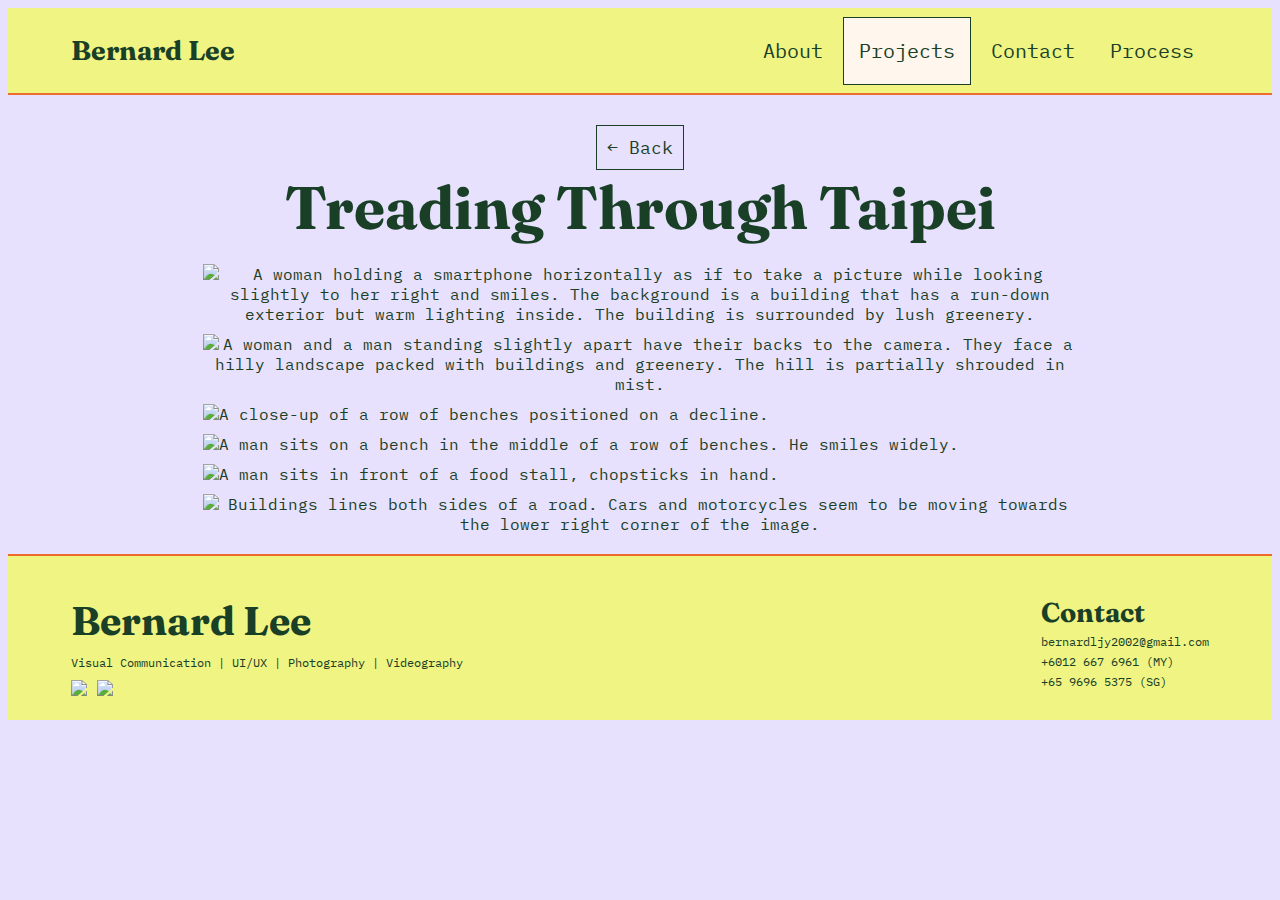
==== projects-photo-taiwan.htm @ 3cc68177 "Adding HTML, CSS and assets" ====
<!DOCTYPE html>
<html>
    <title>
        Treading Through Taipei
    </title>
    
    <head>
        <link rel="preconnect" href="https://fonts.googleapis.com">
        <link rel="preconnect" href="https://fonts.gstatic.com" crossorigin>
        <link href="https://fonts.googleapis.com/css2?family=Fraunces:ital,opsz,wght@0,9..144,100..900;1,9..144,100..900&family=IBM+Plex+Mono:ital,wght@0,100;0,200;0,300;0,400;0,500;0,600;0,700;1,100;1,200;1,300;1,400;1,500;1,600;1,700&display=swap" rel="stylesheet">
        <link rel="stylesheet" href="style.css">
        <link rel="stylesheet" href="style-projects.css">
        <style>
            body {background-color: #E8E1fd;
            text-align: center;}
        </style>
    </head>

    <header>
        <a href="index.htm">
            <h3>Bernard Lee</h3>
        </a>
        <nav class="navigation">
            <a href="about.htm">
                About
            </a>
            <a class="active">
                Projects
            </a>
            <a href="contact.htm">
                Contact
            </a>
            <a href="process.htm">
                Process
            </a>
        </nav>
    </header>

    <body>
        <button class="back-button" onclick="history.back()">&larr; Back</button>
        <h1>Treading Through Taipei</h1>
        <br>
        <main>
            <section class="photos-content">
                <img src="Assets/Taiwan Photos/Taiwan Photo 1.jpg" 
                alt="A woman holding a smartphone horizontally as if to take a picture while looking slightly to her right and smiles. The background is a building that
                has a run-down exterior but warm lighting inside. The building is surrounded by lush greenery.">
                <img src="Assets/Taiwan Photos/Taiwan Photo 2.jpg" 
                alt="A woman and a man standing slightly apart have their backs to the camera. They face a hilly landscape packed with buildings and greenery. The hill
                is partially shrouded in mist.">
                <img src="Assets/Taiwan Photos/Taiwan Photo 3.jpg"
                alt="A close-up of a row of benches positioned on a decline.">
                <img src="Assets/Taiwan Photos/Taiwan Photo 4.jpg"
                alt="A man sits on a bench in the middle of a row of benches. He smiles widely.">
                <img src="Assets/Taiwan Photos/Taiwan Photo 5.jpg"
                alt="A man sits in front of a food stall, chopsticks in hand.">
                <img src="Assets/Taiwan Photos/Taiwan Photo 6.jpg"
                alt="Buildings lines both sides of a road. Cars and motorcycles seem to be moving towards the lower right corner of the image.">
            </section>
        </main>
    </body>

    <footer>
        <div id="footer-left">
            <h2>Bernard Lee</h2>
            <h6>Visual Communication | UI/UX | Photography | Videography</h6>
            <div id="socials-link">
                <a href="https://www.linkedin.com/in/bernardljy" target="_blank"><img src="Assets/LinkedIn Icon.png"></a>
                <a href="https://www.instagram.com/bernard.ljy/" target="_blank"><img src="Assets/Instagram Icon.png"></a>
            </div>
        </div>
        <div id="footer-right">
            <h3>Contact</h2>
            <h6><a href="mailto:bernardljy2002@gmail.com">bernardljy2002@gmail.com</a>
            <h6>+6012 667 6961 (MY)</h6>
            <h6>+65 9696 5375 (SG)</h6>
        </div>
    </footer>
</html>
---- style.css ----
header {
    border-bottom: 2px solid #ED6B2D;
    padding: 0 5%;
    display: flex;
    justify-content: space-between;
    margin-bottom: 30px;
    background-color: #EFF483;
    align-items: center;
    height: 85px;
}

body { 
    font-family: "IBM Plex Mono", serif;
    color: #194027;
    background-color: #EFF483;
}

h1, h2, h3 {
    font-family: "Fraunces", sans-serif;
    margin:0;
}

h4, h5, h6 {
    font-family: "IBM Plex Mono", serif;
    font-weight: 400;
    margin:0;
}

h1 {
    font-size: 60px;
}

h2 {
    font-size: 40px;
}

h3 {
    font-size: 27px;
}

h4 {
    font-size: 27px;
}  

h5 {
    font-size: 18px;
}

h6 {
    font-size: 12px;
}

#intro > h5 > a:hover {
    background-color: #194027;
    color:#EFF483;
    font-style: italic;
}

a {
    text-decoration: none;
    color:inherit;
}

nav {
    font-family: "IBM Plex Mono", serif;
    display: flex;
    height: 80%;
    gap: 5px;
}

nav a {
    display:flex;
    color:#194027;
    font-size: 20px;
    justify-content: center;
    align-items: center;
    padding: 1em 15px;
}

nav a:hover, nav a.active{
    border: 1px solid #194027;
    background-color: #FFF6ED;
}

#landing-banner {
    text-align: center;
    line-height: 50%;
    margin: 0 auto 30px;
    position: relative;
    display: flex;
    flex-direction: column;
    gap: 20px;
    padding: 40px 0;
}

#intro {
    text-align: center;
    display: flex;
    flex-direction: column;
    margin: 0 20%;
    align-items: center;
    gap: 30px;
}

#intro h2 {
    margin:0;
}

#intro button {
    padding:0px;
    color:#194027;
    background-color: transparent;
    border: none;
    margin:0px;
    display: flex;
    flex-direction: row;
    gap:10px;
}

#intro button:hover :first-child {
    cursor: pointer;
    color:#194027;
    text-decoration: underline;
    font-style:italic;
}

#intro button:hover .arrow {
    transform: rotate(-45deg);
    transition: transform 0.5s;
    cursor: pointer;
}

#highlight-section {
    display:flex;
    flex-direction: column;
    gap: 20px;
    margin-bottom: 30px;
    align-items: center;
}

.card-link-container {
    width: 872px;
    height: 225px;
    position: relative;
}

.card {
    position: absolute;
    width: 100%;
    height: 100%;
    transition: 0.3s;
    background-color: transparent;
    margin: auto;
    border: 1px solid #194027;
    display: flex;
    flex-direction: row;
    color:#194027;
    justify-content: space-between;
    align-items: center;
}

.card:hover {
    box-shadow: 5px 5px #194027;
    transform: translate(-5px,-5px);
    cursor: pointer;
    background-color: #fff6ed;
}

.card-container {
    display: flex;
    flex-direction: column;
    align-items: flex-start;
    width: 50%;
    text-wrap: wrap;
    text-align: left;
    justify-content: space-between;
    gap: 15px;
    margin-left:25px;
}

.card-container h4 {
    font-family: "IBM Plex Mono", serif;
    color: #194027;
    font-size: 40px;
    line-height:0;
    margin: 50px 0;
    font-weight: 500;
}

.card-container p {
    font-size: 18px;
    margin-top:-15px;
}

.card-container .tag-container {
    display: flex;
    flex-direction: row;
    gap:10px;
}

.card-container .tag {
    color: #194027;
    background-color: #FFF6ED;
    padding: 4px 10px;
    border: 1px solid #194027;
    border-radius: 100px;
    margin: -35px 0 5px 0;
    font-size:12px;
    height:fit-content;
    font-family: "IBM Plex Mono", serif;
}

#home-contact {
    padding: 20px 10%;
    color:#194027;
}

#contact-form {
    margin:auto;
    width: 500px;
    padding: 30px;
    border-radius:8px;
    background-color:#e1dbf8; 
    border: 1px solid #194027;
}

#contact-form h3 {
    font-weight: 400;
    margin-bottom: 20px;
}

input[type=text] {
    width: 100%;
    padding: 12px 10px;
    margin: 5px 0 20px;
    display: inline-block;
    border: 1px solid #194027;
    box-sizing: border-box;
}
  
input[type=submit] {
    width: 100%;
    background-color: #e1dbf8;
    color: #3A2786;
    padding: 14px 20px;
    margin-top:10px;
    border: 1px solid #3A2786;
    border-radius: 50px;
    cursor: pointer;
}
  
input[type=submit]:hover {
    color:#e1dbf8;
    background-color: #3A2786;
}

label {
    font-family: "IBM Plex Mono", serif;
}

footer {
    background-color: #EFF483;
    border-top: 2px solid #ED6B2D;
    padding: 40px 0 20px;
    display:flex;
    flex-direction: row;
    justify-content: space-between;
    margin-top:20px;
}

footer h6 {
    color:#194027;
}

#footer-left {
    display: flex;
    flex-direction: column;
    align-items: flex-start;
    margin-left:5%;
    gap:10px;
}

#footer-right {
    display: flex;
    flex-direction: column;
    align-items: flex-start;
    margin-right:5%;
    gap:5px;
}

#embedded-map {
    margin: 20px;
}

#embedded-map iframe {
    display: block;
    margin: auto;
}
---- style-projects.css ----
#projects-banner {
    display: flex;
    flex-direction: column;
    align-items: flex-start;
    background-color:#194027;
    padding: 30px 10%;
    color: #EFF483;
    gap: 15px;
}

#projects-content {
    display: flex;
    justify-content: space-between;
    column-gap: 40px;
    row-gap:10px;
    color: #E8E1fd;
    width:100%;
    flex-wrap: wrap;
    border-left: 4px solid #E8E1fd;
    padding-left: 10px;
}

#projects-content h3 {
    font-weight: 400;
}

#projects-content h3:hover {
    font-style: italic;
    text-decoration: underline;
}

.projects-section {
    display:flex;
    flex-direction: column;
    gap: 20px;
    margin: 30px 10%;
    align-items: center;
}

.projects-card-link-container {
    width: 872px;
    height: 225px;
    position: relative;
}

button.back-button {
    font-family: "IBM Plex Mono", serif;
    font-weight: 400;
    font-size: 18px;
    color:#194027;
    margin: 0 5%;
    padding: 10px;
    position: sticky;
    top:1;
    border: 1px solid #194027;
    background-color:transparent;
}

button.back-button:hover {
    background-color: #FFF6ED;
    cursor:pointer;
}

.photos-content {
    display: flex;
    margin:auto;
    max-width: 874px;
    flex-wrap: wrap;
    gap: 10px;
    align-items: baseline;
}

#video-description {
    text-align: center;
    font-weight: 400;
    font-size: 20px;
    color:#194027;
    margin: 0 10%;
}

iframe {
    border: 3px solid #ED6B2D;
}

.page-title {
    text-align: center;
}

.title-banner {
    color:#194027;
    display: flex;
    flex-direction: column;
    gap: 15px;
    padding: 40px 10%;
}

.tag-container {
    display: flex;
    gap: 10px;
    justify-content: center;
}

.tag {
    background-color: #EFF483;
    padding: 6px 25px;
    border: 1px solid #194027;
    border-radius: 100px;
    font-size: 18px;
    height:fit-content;
    font-family: "IBM Plex Mono", serif;
}

.content-section {
    color:#194027;
    text-align: left;
    font-size: 20px;
    padding: 20px 20%;
    line-height:150%;
    background-color: white;
}

.content-section .section-type {
    font-size: 14px;
}

.context {
    background-color: #E8E1fd;
    color:#194027;
    padding: 20px 20%;
}

.context table {
    border-collapse: collapse;
    width: 100%;
    color:#194027;
    font-size: 20px;
}

.context td {
    padding: 10px 0;
}

.section-highlight {
    margin-top: 10px;
    line-height:115%;
    color:#ED6B2D;
}

.solution {
    display: flex;
    gap: 20px;
    flex-direction:row;
}

#lepak-nav:hover {
    text-decoration: underline;
    font-style:italic;
}

ul, ol {
    margin-top:0;
}

#define table {
    font-size: 20px;
    border-spacing: 10px 20px;
}

#define td {
    border: 1px solid #194027;
    padding: 10px;
    text-align:center;
    border-radius: 15px;
    color:#194027;
}

#define tr td:nth-child(1)  {
    color:#194027;
    background-color: #FFF6ED;
    font-weight:600;
}

#define tr td:nth-child(n+2) {
    width: 35%;
}

.content-section#interactive {
    color:#EFF483;
    background-color: black;
}

#externals {
    display: flex;
    gap: 20px;
    justify-content: center;
}

#externals button {
    font-family: "Fraunces", sans-serif;
    font-size: 20px;
    color:#ED6B2D;
    border: 1px solid #ED6B2D;
    padding: 10px;  
}

#externals button:hover, #externals button:hover i {
    color: #ED6B2D;
    text-decoration: none;
    background-color: #FFF6ED;
    cursor: pointer;
}

#dl .section-highlight {
    text-align:center;
}

#photos-flex {
    display:flex; 
    align-items:center; 
    gap:10px; 
    overflow: hidden;
}

#photos-flex img {
    min-width: 0;
    min-height: 0;
}
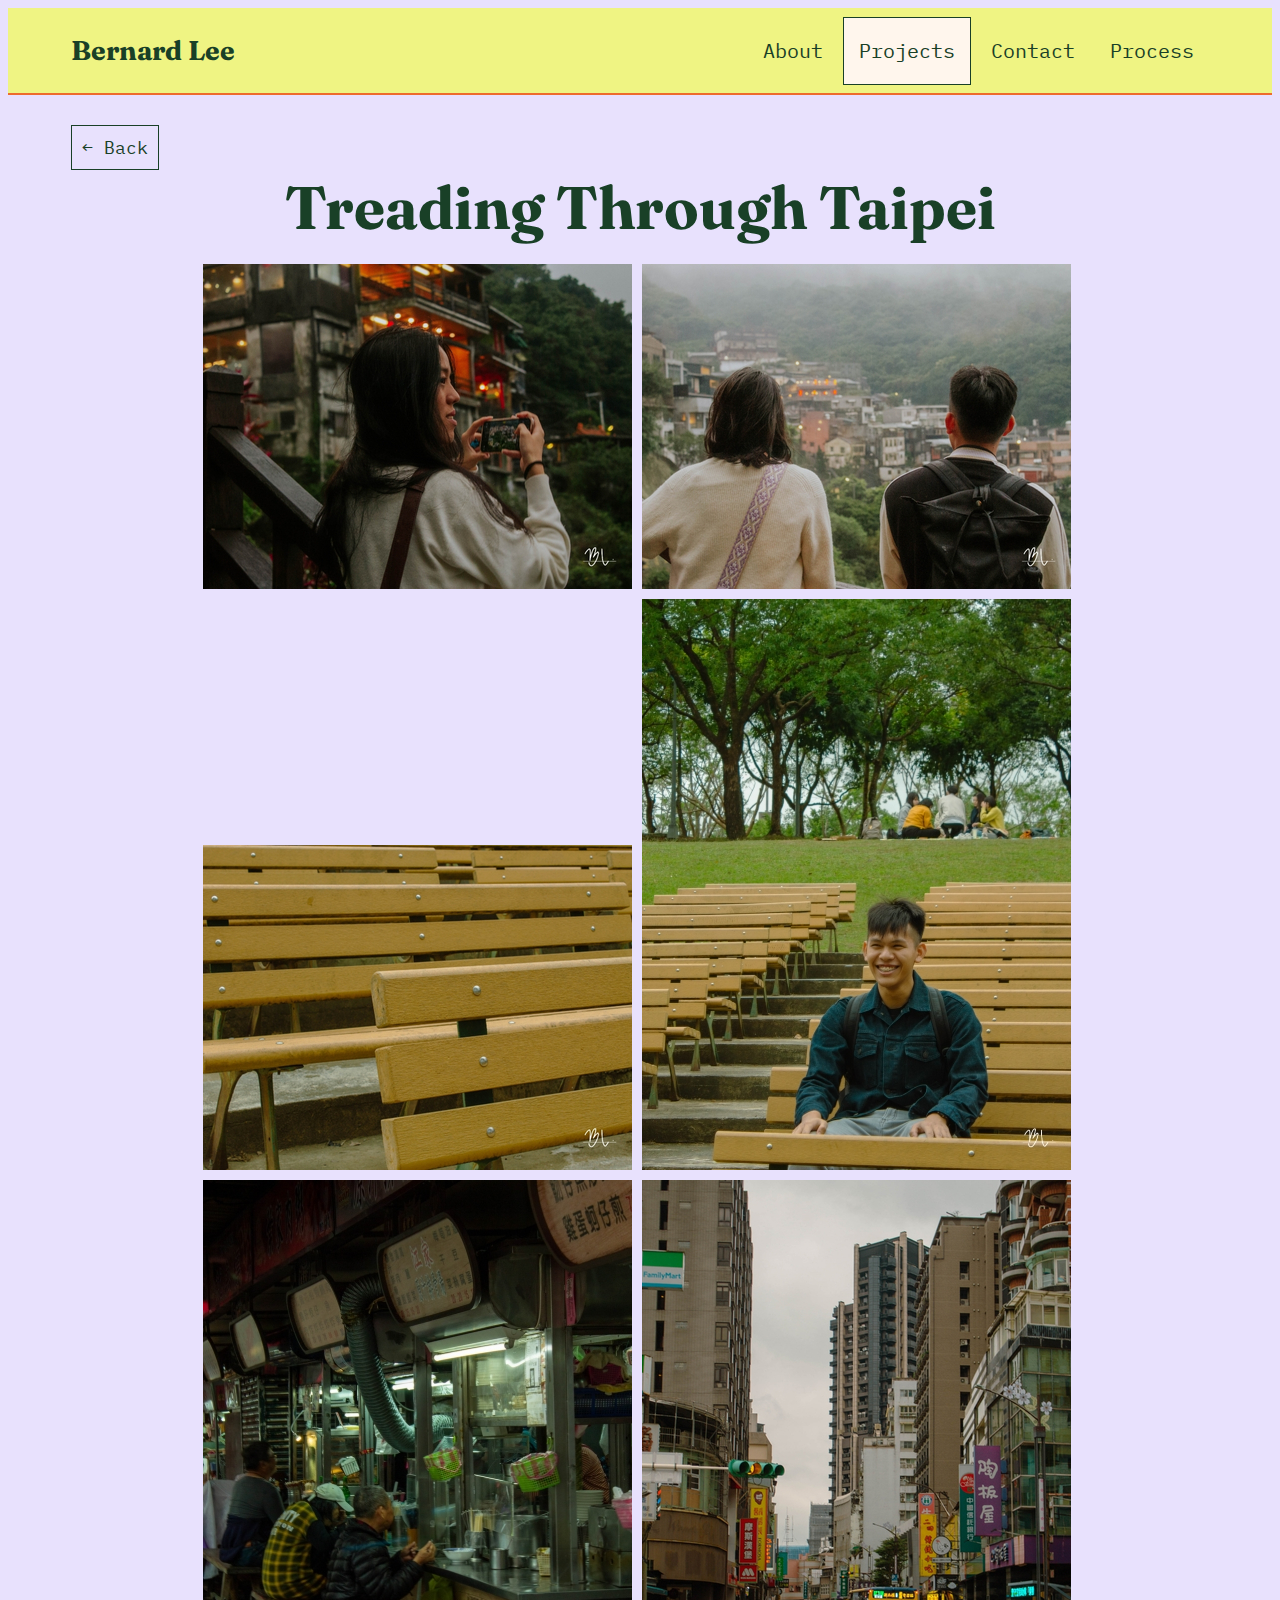
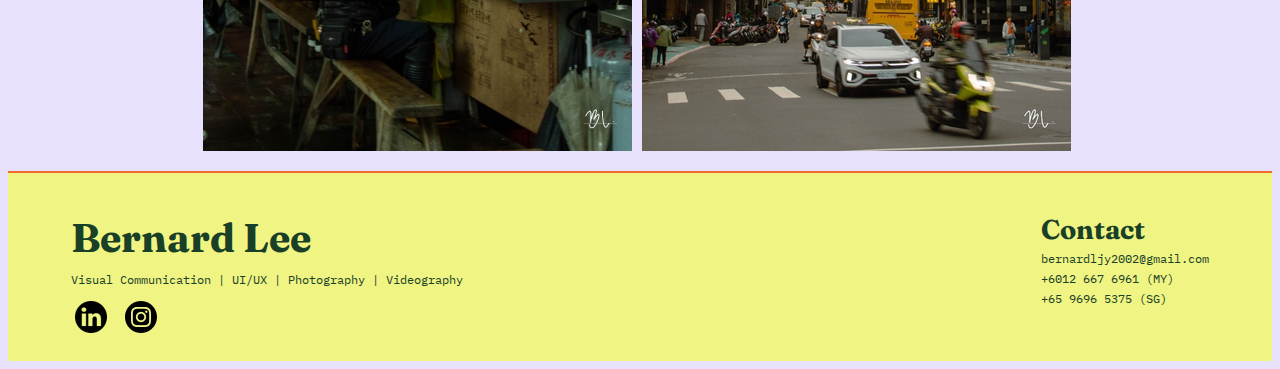
==== commit b3ad1152: "Fixed misplaced back button" ====
--- a/projects-photo-taiwan.htm
+++ b/projects-photo-taiwan.htm
@@ -11,8 +11,7 @@
         <link rel="stylesheet" href="style.css">
         <link rel="stylesheet" href="style-projects.css">
         <style>
-            body {background-color: #E8E1fd;
-            text-align: center;}
+            body {background-color: #E8E1fd;}
         </style>
     </head>
 
@@ -38,9 +37,10 @@
 
     <body>
         <button class="back-button" onclick="history.back()">&larr; Back</button>
-        <h1>Treading Through Taipei</h1>
-        <br>
+        
         <main>
+            <h1 class="page-title">Treading Through Taipei</h1>
+            <br>
             <section class="photos-content">
                 <img src="Assets/Taiwan Photos/Taiwan Photo 1.jpg" 
                 alt="A woman holding a smartphone horizontally as if to take a picture while looking slightly to her right and smiles. The background is a building that
--- a/style-projects.css
+++ b/style-projects.css
@@ -1,3 +1,7 @@
+h1.page-title {
+    text-align:center;
+}
+
 #projects-banner {
     display: flex;
     flex-direction: column;
@@ -80,6 +84,8 @@
 
 iframe {
     border: 3px solid #ED6B2D;
+    display:block;
+    margin:auto;
 }
 
 .page-title {
